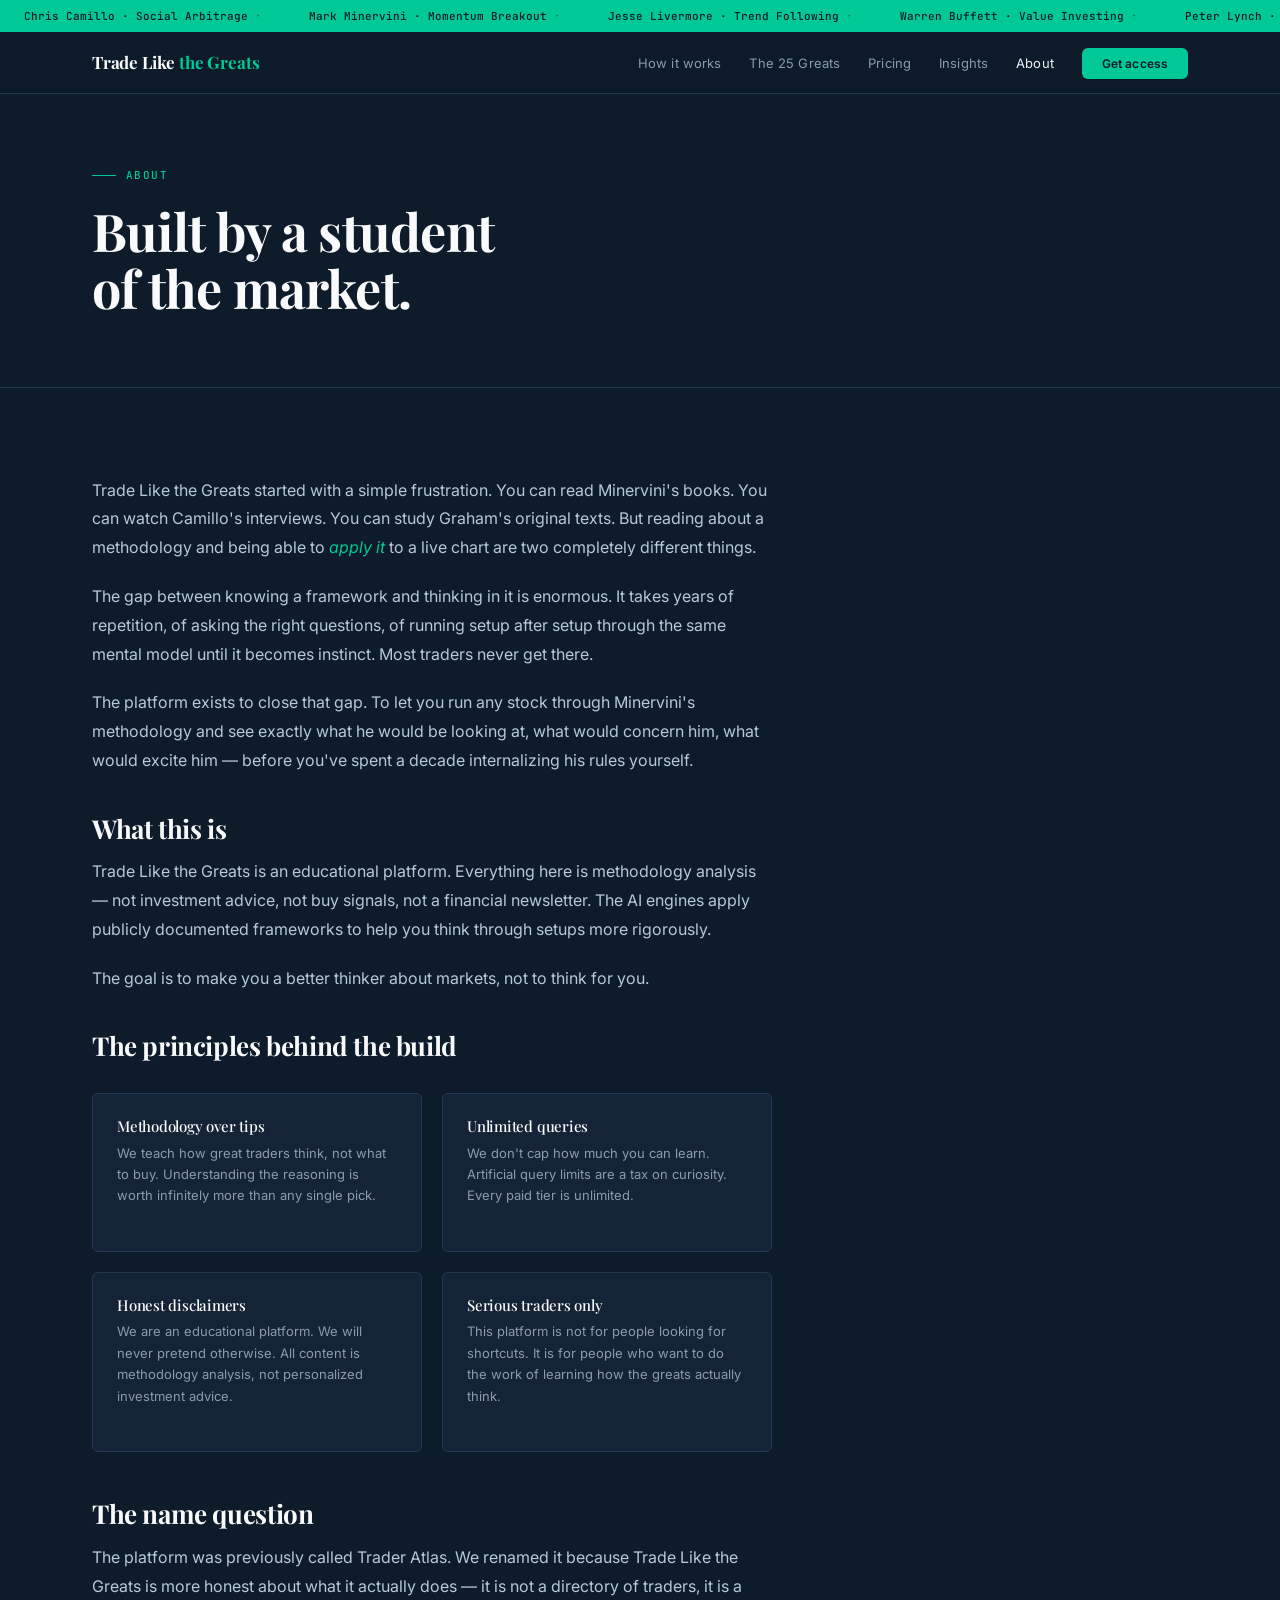
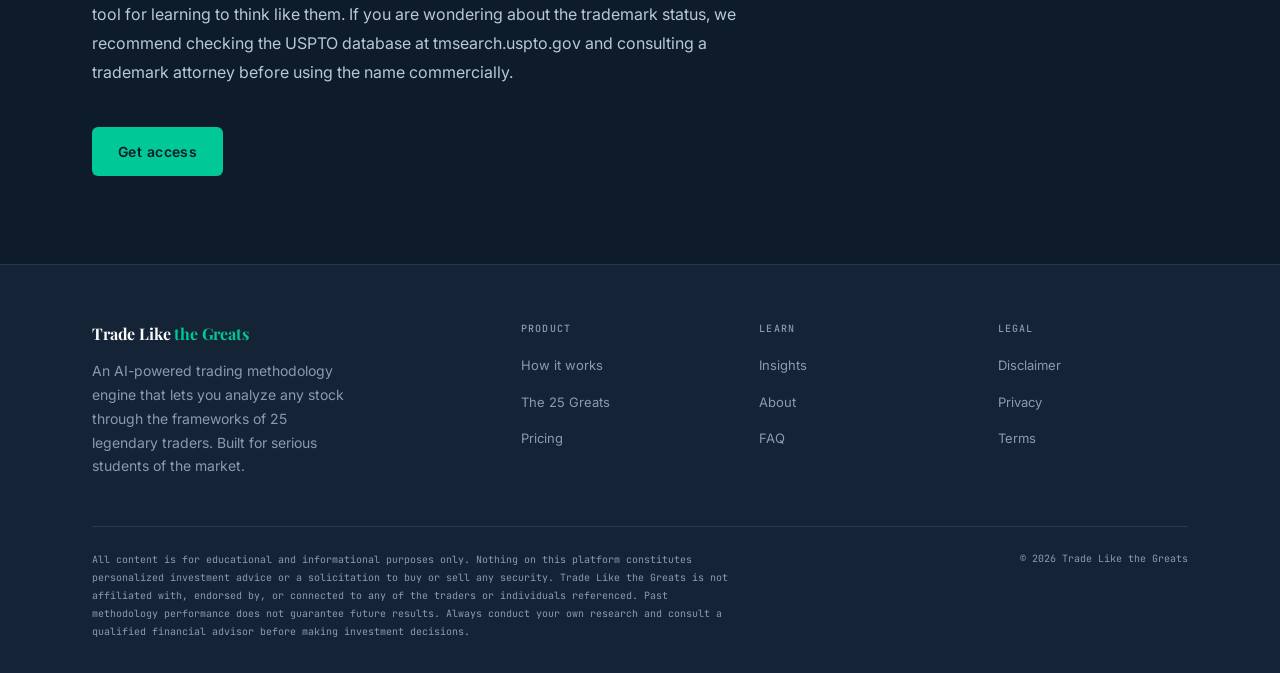
==== about.html @ 57987187 "Add files via upload" ====
<!DOCTYPE html>
<html lang="en">
<head>
<meta charset="UTF-8"><meta name="viewport" content="width=device-width,initial-scale=1.0">
<title>About — Trade Like the Greats</title>
<meta name="description" content="Trade Like the Greats was built by a serious student of the market who wanted to internalize how legendary traders think — not just read about them.">
<link rel="canonical" href="https://tradelikethegreats.com/about.html">
<link rel="stylesheet" href="brand.css">
<style>
.about-hero{padding:72px 0 56px;border-bottom:1px solid var(--navy-border);}
.about-hero h1{font-size:clamp(30px,5vw,52px);margin-bottom:14px;}
.about-body{max-width:680px;}
.about-body p{font-size:16px;color:var(--slate-light);line-height:1.8;margin-bottom:20px;}
.about-body h2{font-size:26px;margin:40px 0 14px;}
.about-body h3{font-size:19px;margin:28px 0 10px;font-family:var(--serif);}
.principles{display:grid;grid-template-columns:1fr 1fr;gap:20px;margin-top:32px;}
.principle{background:var(--navy-mid);border:1px solid var(--navy-border);border-radius:var(--radius);padding:24px;}
.principle h4{font-size:15px;color:var(--white);margin-bottom:8px;font-family:var(--serif);}
.principle p{font-size:13px;color:var(--slate);line-height:1.65;}
@media(max-width:600px){.principles{grid-template-columns:1fr;}}
</style>
</head>
<body>
<div id="nav-placeholder"></div>
<main>
<section class="about-hero">
  <div class="container">
    <p class="label">About</p>
    <h1>Built by a student<br>of the market.</h1>
  </div>
</section>
<section>
  <div class="container">
    <div class="about-body">
      <p>Trade Like the Greats started with a simple frustration. You can read Minervini's books. You can watch Camillo's interviews. You can study Graham's original texts. But reading about a methodology and being able to <em>apply it</em> to a live chart are two completely different things.</p>
      <p>The gap between knowing a framework and thinking in it is enormous. It takes years of repetition, of asking the right questions, of running setup after setup through the same mental model until it becomes instinct. Most traders never get there.</p>
      <p>The platform exists to close that gap. To let you run any stock through Minervini's methodology and see exactly what he would be looking at, what would concern him, what would excite him — before you've spent a decade internalizing his rules yourself.</p>

      <h2>What this is</h2>
      <p>Trade Like the Greats is an educational platform. Everything here is methodology analysis — not investment advice, not buy signals, not a financial newsletter. The AI engines apply publicly documented frameworks to help you think through setups more rigorously.</p>
      <p>The goal is to make you a better thinker about markets, not to think for you.</p>

      <h2>The principles behind the build</h2>
      <div class="principles">
        <div class="principle"><h4>Methodology over tips</h4><p>We teach how great traders think, not what to buy. Understanding the reasoning is worth infinitely more than any single pick.</p></div>
        <div class="principle"><h4>Unlimited queries</h4><p>We don't cap how much you can learn. Artificial query limits are a tax on curiosity. Every paid tier is unlimited.</p></div>
        <div class="principle"><h4>Honest disclaimers</h4><p>We are an educational platform. We will never pretend otherwise. All content is methodology analysis, not personalized investment advice.</p></div>
        <div class="principle"><h4>Serious traders only</h4><p>This platform is not for people looking for shortcuts. It is for people who want to do the work of learning how the greats actually think.</p></div>
      </div>

      <h2 style="margin-top:48px;">The name question</h2>
      <p>The platform was previously called Trader Atlas. We renamed it because Trade Like the Greats is more honest about what it actually does — it is not a directory of traders, it is a tool for learning to think like them. If you are wondering about the trademark status, we recommend checking the USPTO database at tmsearch.uspto.gov and consulting a trademark attorney before using the name commercially.</p>

      <div style="margin-top:40px;">
        <a href="pricing.html" class="btn btn-primary">Get access</a>
      </div>
    </div>
  </div>
</section>
</main>
<div id="footer-placeholder"></div>
<script src="components.js"></script>
</body>
</html>
---- brand.css ----
/* ═══════════════════════════════════════════════
   TRADE LIKE THE GREATS — Brand System v1
   Palette: Navy / Off-white / Emerald / Slate
   Type: Playfair Display + Inter + JetBrains Mono
   ═══════════════════════════════════════════════ */

@import url('https://fonts.googleapis.com/css2?family=Playfair+Display:ital,wght@0,400;0,500;0,700;1,400;1,700&family=Inter:wght@300;400;500;600&family=JetBrains+Mono:wght@400;500&display=swap');

*, *::before, *::after { box-sizing: border-box; margin: 0; padding: 0; }

:root {
  /* Core palette */
  --navy:        #0D1B2A;
  --navy-mid:    #152336;
  --navy-light:  #1D2F45;
  --navy-border: #243A52;
  --slate:       #8A9BB0;
  --slate-light: #B8C8D9;
  --off-white:   #EEF2F7;
  --white:       #F8FAFB;
  --emerald:     #00C896;
  --emerald-dim: #007A5C;
  --emerald-bg:  rgba(0,200,150,0.08);
  --danger:      #E55C5C;

  /* Type */
  --serif: 'Playfair Display', Georgia, serif;
  --sans:  'Inter', system-ui, sans-serif;
  --mono:  'JetBrains Mono', 'Courier New', monospace;

  /* Spacing */
  --max: 1160px;
  --radius: 6px;
  --radius-lg: 12px;
}

html { scroll-behavior: smooth; font-size: 16px; }

body {
  background: var(--navy);
  color: var(--off-white);
  font-family: var(--sans);
  line-height: 1.65;
  -webkit-font-smoothing: antialiased;
  -moz-osx-font-smoothing: grayscale;
  overflow-x: hidden;
}

/* ── TYPOGRAPHY ── */
h1, h2, h3, h4 { font-family: var(--serif); line-height: 1.1; letter-spacing: -0.015em; font-weight: 700; color: var(--white); }
h1 { font-size: clamp(38px, 6vw, 72px); }
h2 { font-size: clamp(26px, 4vw, 44px); margin-bottom: 14px; }
h3 { font-size: clamp(18px, 2.5vw, 24px); }
h4 { font-size: 17px; font-weight: 500; }
p  { color: var(--slate-light); }
em { color: var(--emerald); font-style: italic; }
strong { color: var(--white); font-weight: 600; }

.label {
  font-family: var(--mono);
  font-size: 11px;
  font-weight: 500;
  letter-spacing: 0.13em;
  color: var(--emerald);
  text-transform: uppercase;
  display: flex;
  align-items: center;
  gap: 10px;
  margin-bottom: 18px;
}
.label::before { content: ''; display: block; width: 24px; height: 1px; background: var(--emerald); }

/* ── LAYOUT ── */
.container { max-width: var(--max); margin: 0 auto; padding: 0 32px; }
section { padding: 88px 0; border-bottom: 1px solid var(--navy-border); }
section:last-of-type { border-bottom: none; }

/* ── NAV ── */
#site-nav {
  position: sticky;
  top: 0;
  z-index: 200;
  background: rgba(13,27,42,0.95);
  backdrop-filter: blur(16px);
  border-bottom: 1px solid var(--navy-border);
  height: 62px;
}
.nav-inner {
  max-width: var(--max);
  margin: 0 auto;
  padding: 0 32px;
  height: 100%;
  display: flex;
  align-items: center;
  justify-content: space-between;
}
.nav-logo {
  font-family: var(--serif);
  font-size: 17px;
  font-weight: 700;
  color: var(--white);
  text-decoration: none;
  letter-spacing: -0.01em;
}
.nav-logo span { color: var(--emerald); }
.nav-links {
  display: flex;
  align-items: center;
  gap: 28px;
  list-style: none;
}
.nav-links a {
  font-size: 13px;
  color: var(--slate);
  text-decoration: none;
  letter-spacing: 0.01em;
  transition: color 0.2s;
  font-weight: 400;
}
.nav-links a:hover, .nav-links a.active { color: var(--off-white); }
.nav-cta {
  background: var(--emerald);
  color: var(--navy) !important;
  font-weight: 600 !important;
  font-size: 12px !important;
  padding: 8px 20px;
  border-radius: var(--radius);
  letter-spacing: 0.04em;
  transition: opacity 0.2s !important;
}
.nav-cta:hover { opacity: 0.88; }
.nav-hamburger { display: none; background: none; border: none; cursor: pointer; padding: 4px; }
.nav-hamburger span { display: block; width: 22px; height: 2px; background: var(--off-white); margin: 5px 0; border-radius: 1px; transition: all 0.25s; }
.mobile-menu { display: none; }

/* ── BUTTONS ── */
.btn {
  display: inline-flex;
  align-items: center;
  gap: 8px;
  font-family: var(--sans);
  font-size: 14px;
  font-weight: 600;
  letter-spacing: 0.03em;
  padding: 13px 26px;
  border-radius: var(--radius);
  border: none;
  cursor: pointer;
  text-decoration: none;
  transition: all 0.2s;
  white-space: nowrap;
}
.btn-primary { background: var(--emerald); color: var(--navy); }
.btn-primary:hover { opacity: 0.88; transform: translateY(-1px); }
.btn-outline { background: transparent; color: var(--slate-light); border: 1px solid var(--navy-border); }
.btn-outline:hover { border-color: var(--slate); color: var(--white); }
.btn svg { width: 15px; height: 15px; stroke: currentColor; fill: none; stroke-width: 2.2; flex-shrink: 0; }

/* ── CARDS ── */
.card {
  background: var(--navy-mid);
  border: 1px solid var(--navy-border);
  border-radius: var(--radius-lg);
  padding: 32px;
}
.card-sm { padding: 24px; }

/* ── TICKER ── */
.ticker-bar {
  background: var(--emerald);
  overflow: hidden;
  height: 32px;
  display: flex;
  align-items: center;
}
.ticker-track {
  display: flex;
  white-space: nowrap;
  animation: scroll-ticker 70s linear infinite;
}
@keyframes scroll-ticker { from { transform: translateX(0); } to { transform: translateX(-50%); } }
@media (prefers-reduced-motion: reduce) { .ticker-track { animation: none; } }
.ticker-item {
  font-family: var(--mono);
  font-size: 11px;
  font-weight: 500;
  color: var(--navy);
  padding: 0 24px;
  display: flex;
  align-items: center;
  gap: 8px;
}
.ticker-item::after { content: '▸'; font-size: 8px; opacity: 0.4; }

/* ── FOOTER ── */
#site-footer {
  background: var(--navy-mid);
  border-top: 1px solid var(--navy-border);
  padding: 56px 0 32px;
}
.footer-grid {
  display: grid;
  grid-template-columns: 2fr 1fr 1fr 1fr;
  gap: 48px;
  margin-bottom: 48px;
}
.footer-brand p { font-size: 14px; color: var(--slate); line-height: 1.7; margin-top: 12px; max-width: 260px; }
.footer-col h5 { font-family: var(--mono); font-size: 10px; letter-spacing: 0.12em; text-transform: uppercase; color: var(--slate); margin-bottom: 14px; font-weight: 500; }
.footer-col ul { list-style: none; display: flex; flex-direction: column; gap: 10px; }
.footer-col ul a { font-size: 13px; color: var(--slate); text-decoration: none; transition: color 0.2s; }
.footer-col ul a:hover { color: var(--off-white); }
.footer-bottom {
  border-top: 1px solid var(--navy-border);
  padding-top: 24px;
  display: flex;
  align-items: flex-start;
  justify-content: space-between;
  gap: 24px;
  flex-wrap: wrap;
}
.footer-legal { font-family: var(--mono); font-size: 10px; color: var(--slate); line-height: 1.8; max-width: 640px; }
.footer-copy { font-family: var(--mono); font-size: 10px; color: var(--slate); white-space: nowrap; }

/* ── UTILITY ── */
.text-emerald { color: var(--emerald); }
.text-slate { color: var(--slate); }
.text-muted { color: var(--slate); font-size: 14px; }
.mono { font-family: var(--mono); }
.sr-only { position: absolute; width: 1px; height: 1px; padding: 0; margin: -1px; overflow: hidden; clip: rect(0,0,0,0); white-space: nowrap; border: 0; }
.divider { border: none; border-top: 1px solid var(--navy-border); margin: 40px 0; }
.tag { display: inline-block; font-family: var(--mono); font-size: 10px; font-weight: 500; letter-spacing: 0.08em; text-transform: uppercase; padding: 3px 10px; border-radius: 99px; border: 1px solid var(--navy-border); color: var(--slate); }
.tag-emerald { border-color: var(--emerald-dim); color: var(--emerald); background: var(--emerald-bg); }

/* ── CHECK LIST ── */
.check-list { list-style: none; display: flex; flex-direction: column; gap: 11px; }
.check-list li { display: flex; align-items: flex-start; gap: 10px; font-size: 14px; color: var(--slate-light); line-height: 1.5; }
.check-list li::before { content: ''; display: block; width: 16px; height: 16px; border-radius: 50%; background: var(--emerald-bg); border: 1px solid var(--emerald-dim); flex-shrink: 0; margin-top: 2px; background-image: url("data:image/svg+xml,%3Csvg width='10' height='8' viewBox='0 0 10 8' fill='none' xmlns='http://www.w3.org/2000/svg'%3E%3Cpath d='M1 3.5L4 6.5L9 1' stroke='%2300C896' stroke-width='1.5' stroke-linecap='round' stroke-linejoin='round'/%3E%3C/svg%3E"); background-repeat: no-repeat; background-position: center; }
.check-list li.off::before { background-image: url("data:image/svg+xml,%3Csvg width='10' height='2' viewBox='0 0 10 2' fill='none' xmlns='http://www.w3.org/2000/svg'%3E%3Cpath d='M1 1H9' stroke='%238A9BB0' stroke-width='1.5' stroke-linecap='round'/%3E%3C/svg%3E"); border-color: var(--navy-border); background-color: transparent; }
.check-list li.off { color: var(--slate); }

/* ── RESPONSIVE ── */
@media (max-width: 860px) {
  .container { padding: 0 20px; }
  section { padding: 60px 0; }
  .nav-links { display: none; }
  .nav-hamburger { display: block; }
  .mobile-menu { display: none; background: var(--navy-mid); border-bottom: 1px solid var(--navy-border); padding: 16px 20px 20px; }
  .mobile-menu.open { display: block; }
  .mobile-menu ul { list-style: none; display: flex; flex-direction: column; gap: 4px; }
  .mobile-menu ul a { display: block; padding: 10px 0; font-size: 15px; color: var(--slate-light); text-decoration: none; border-bottom: 1px solid var(--navy-border); }
  .mobile-menu ul a:last-child { border-bottom: none; }
  .footer-grid { grid-template-columns: 1fr 1fr; gap: 32px; }
  .footer-bottom { flex-direction: column; }
}
@media (max-width: 480px) {
  .footer-grid { grid-template-columns: 1fr; }
}
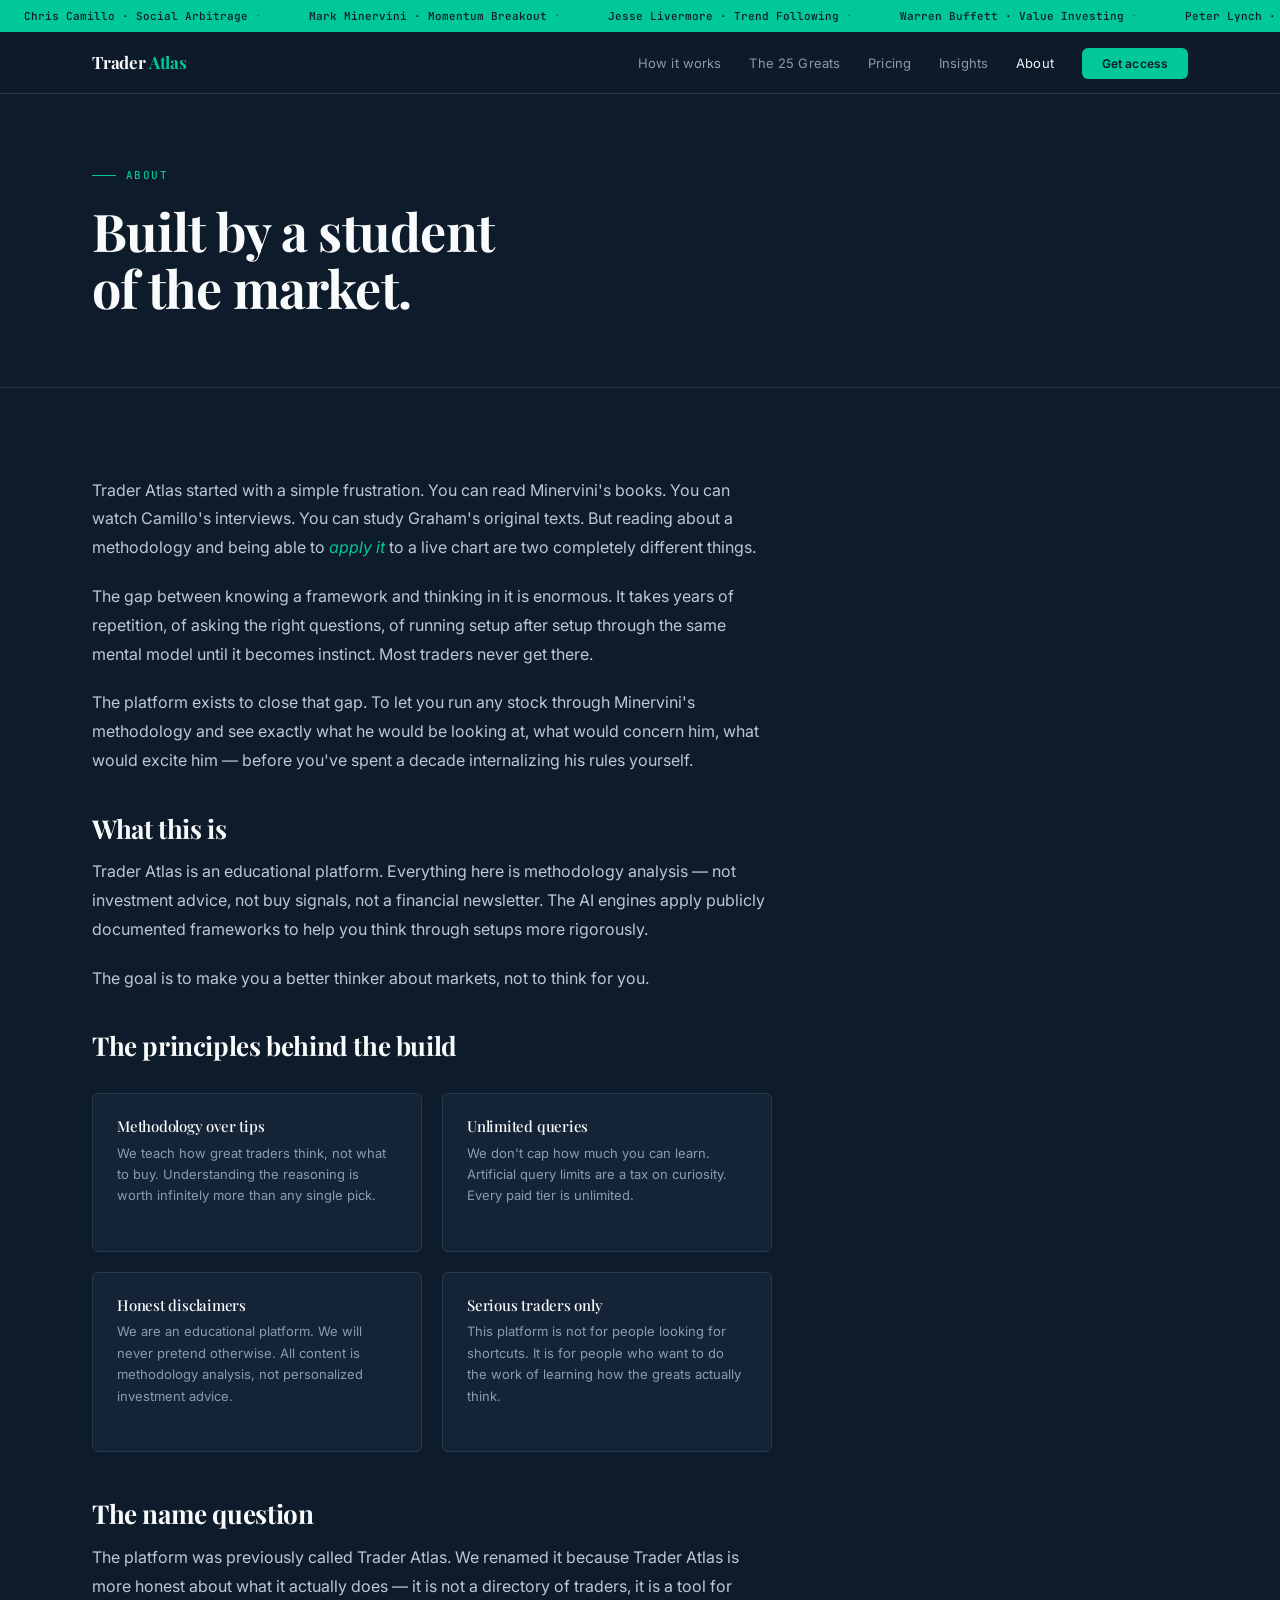
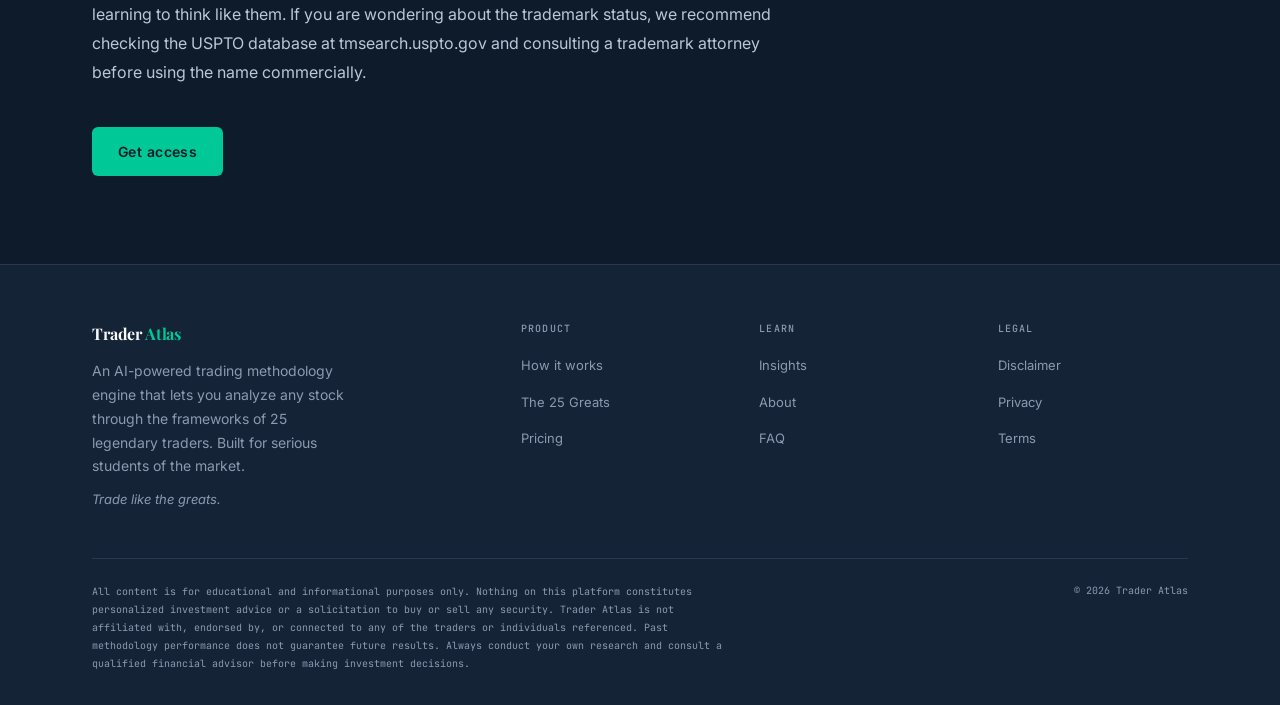
==== commit 17fa5ef6: "Add files via upload" ====
--- a/about.html
+++ b/about.html
@@ -2,9 +2,9 @@
 <html lang="en">
 <head>
 <meta charset="UTF-8"><meta name="viewport" content="width=device-width,initial-scale=1.0">
-<title>About — Trade Like the Greats</title>
-<meta name="description" content="Trade Like the Greats was built by a serious student of the market who wanted to internalize how legendary traders think — not just read about them.">
-<link rel="canonical" href="https://tradelikethegreats.com/about.html">
+<title>About — Trader Atlas</title>
+<meta name="description" content="Trader Atlas was built by a serious student of the market who wanted to internalize how legendary traders think — not just read about them.">
+<link rel="canonical" href="https://traderatlas.com/about.html">
 <link rel="stylesheet" href="brand.css">
 <style>
 .about-hero{padding:72px 0 56px;border-bottom:1px solid var(--navy-border);}
@@ -32,12 +32,12 @@
 <section>
   <div class="container">
     <div class="about-body">
-      <p>Trade Like the Greats started with a simple frustration. You can read Minervini's books. You can watch Camillo's interviews. You can study Graham's original texts. But reading about a methodology and being able to <em>apply it</em> to a live chart are two completely different things.</p>
+      <p>Trader Atlas started with a simple frustration. You can read Minervini's books. You can watch Camillo's interviews. You can study Graham's original texts. But reading about a methodology and being able to <em>apply it</em> to a live chart are two completely different things.</p>
       <p>The gap between knowing a framework and thinking in it is enormous. It takes years of repetition, of asking the right questions, of running setup after setup through the same mental model until it becomes instinct. Most traders never get there.</p>
       <p>The platform exists to close that gap. To let you run any stock through Minervini's methodology and see exactly what he would be looking at, what would concern him, what would excite him — before you've spent a decade internalizing his rules yourself.</p>
 
       <h2>What this is</h2>
-      <p>Trade Like the Greats is an educational platform. Everything here is methodology analysis — not investment advice, not buy signals, not a financial newsletter. The AI engines apply publicly documented frameworks to help you think through setups more rigorously.</p>
+      <p>Trader Atlas is an educational platform. Everything here is methodology analysis — not investment advice, not buy signals, not a financial newsletter. The AI engines apply publicly documented frameworks to help you think through setups more rigorously.</p>
       <p>The goal is to make you a better thinker about markets, not to think for you.</p>
 
       <h2>The principles behind the build</h2>
@@ -49,7 +49,7 @@
       </div>
 
       <h2 style="margin-top:48px;">The name question</h2>
-      <p>The platform was previously called Trader Atlas. We renamed it because Trade Like the Greats is more honest about what it actually does — it is not a directory of traders, it is a tool for learning to think like them. If you are wondering about the trademark status, we recommend checking the USPTO database at tmsearch.uspto.gov and consulting a trademark attorney before using the name commercially.</p>
+      <p>The platform was previously called Trader Atlas. We renamed it because Trader Atlas is more honest about what it actually does — it is not a directory of traders, it is a tool for learning to think like them. If you are wondering about the trademark status, we recommend checking the USPTO database at tmsearch.uspto.gov and consulting a trademark attorney before using the name commercially.</p>
 
       <div style="margin-top:40px;">
         <a href="pricing.html" class="btn btn-primary">Get access</a>
